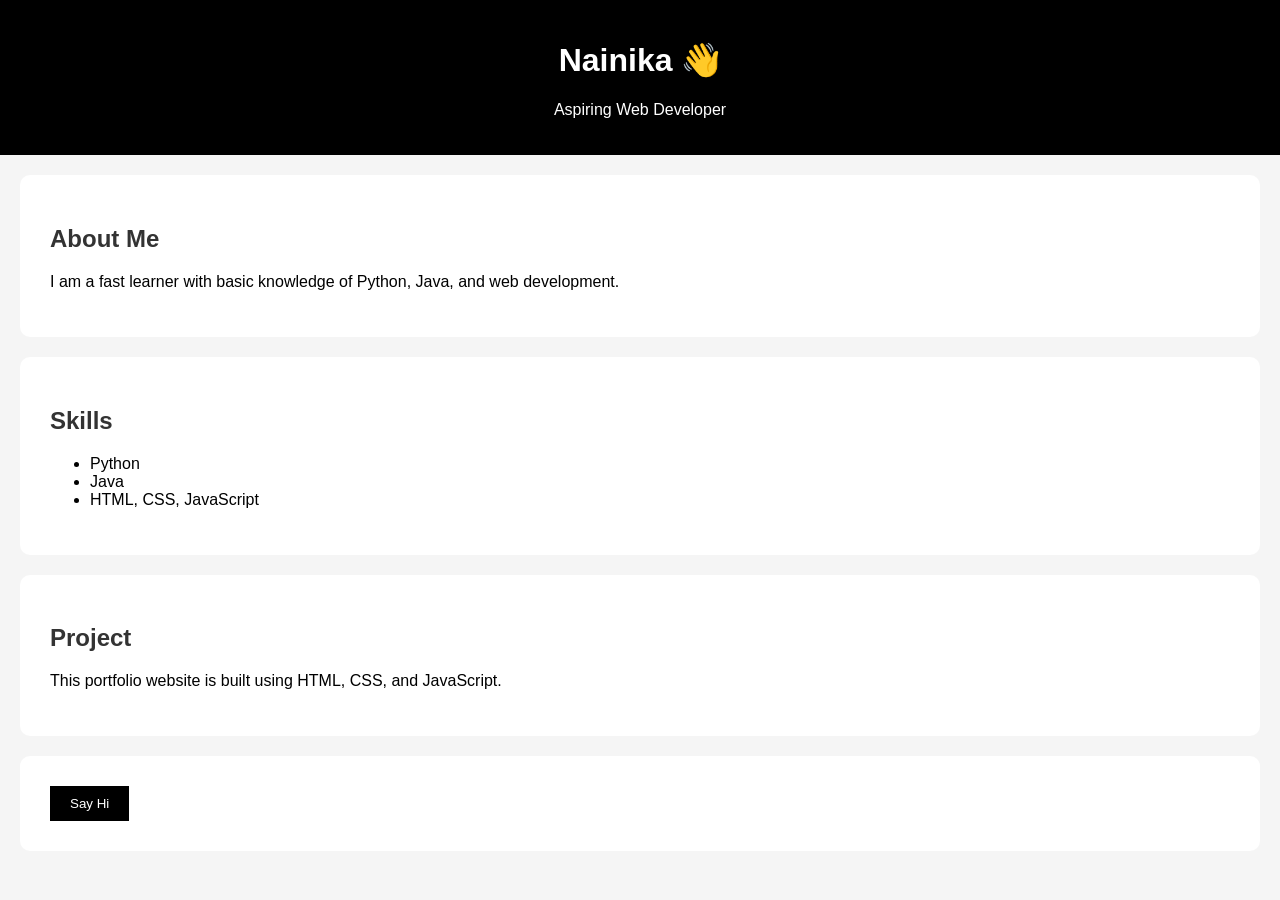
==== index.html @ 6282f18a "Add files via upload" ====
<!DOCTYPE html>
<html>
<head>
    <title>Nainika's Portfolio</title>
    <link rel="stylesheet" href="style.css">
</head>

<body>

<header>
    <h1>Nainika 👋</h1>
    <p>Aspiring Web Developer</p>
</header>

<section>
    <h2>About Me</h2>
    <p>I am a fast learner with basic knowledge of Python, Java, and web development.</p>
</section>

<section>
    <h2>Skills</h2>
    <ul>
        <li>Python</li>
        <li>Java</li>
        <li>HTML, CSS, JavaScript</li>
    </ul>
</section>

<section>
    <h2>Project</h2>
    <p>This portfolio website is built using HTML, CSS, and JavaScript.</p>
</section>

<section>
    <button onclick="sayHello()">Say Hi</button>
</section>

</body>
</html>
---- style.css ----
body {
    margin: 0;
    font-family: Arial, sans-serif;
    background-color: #f5f5f5;
}

header {
    background-color: black;
    color: white;
    padding: 20px;
    text-align: center;
}

section {
    padding: 30px;
    margin: 20px;
    background-color: white;
    border-radius: 10px;
}

h2 {
    color: #333;
}

button {
    padding: 10px 20px;
    background-color: black;
    color: white;
    border: none;
    cursor: pointer;
}
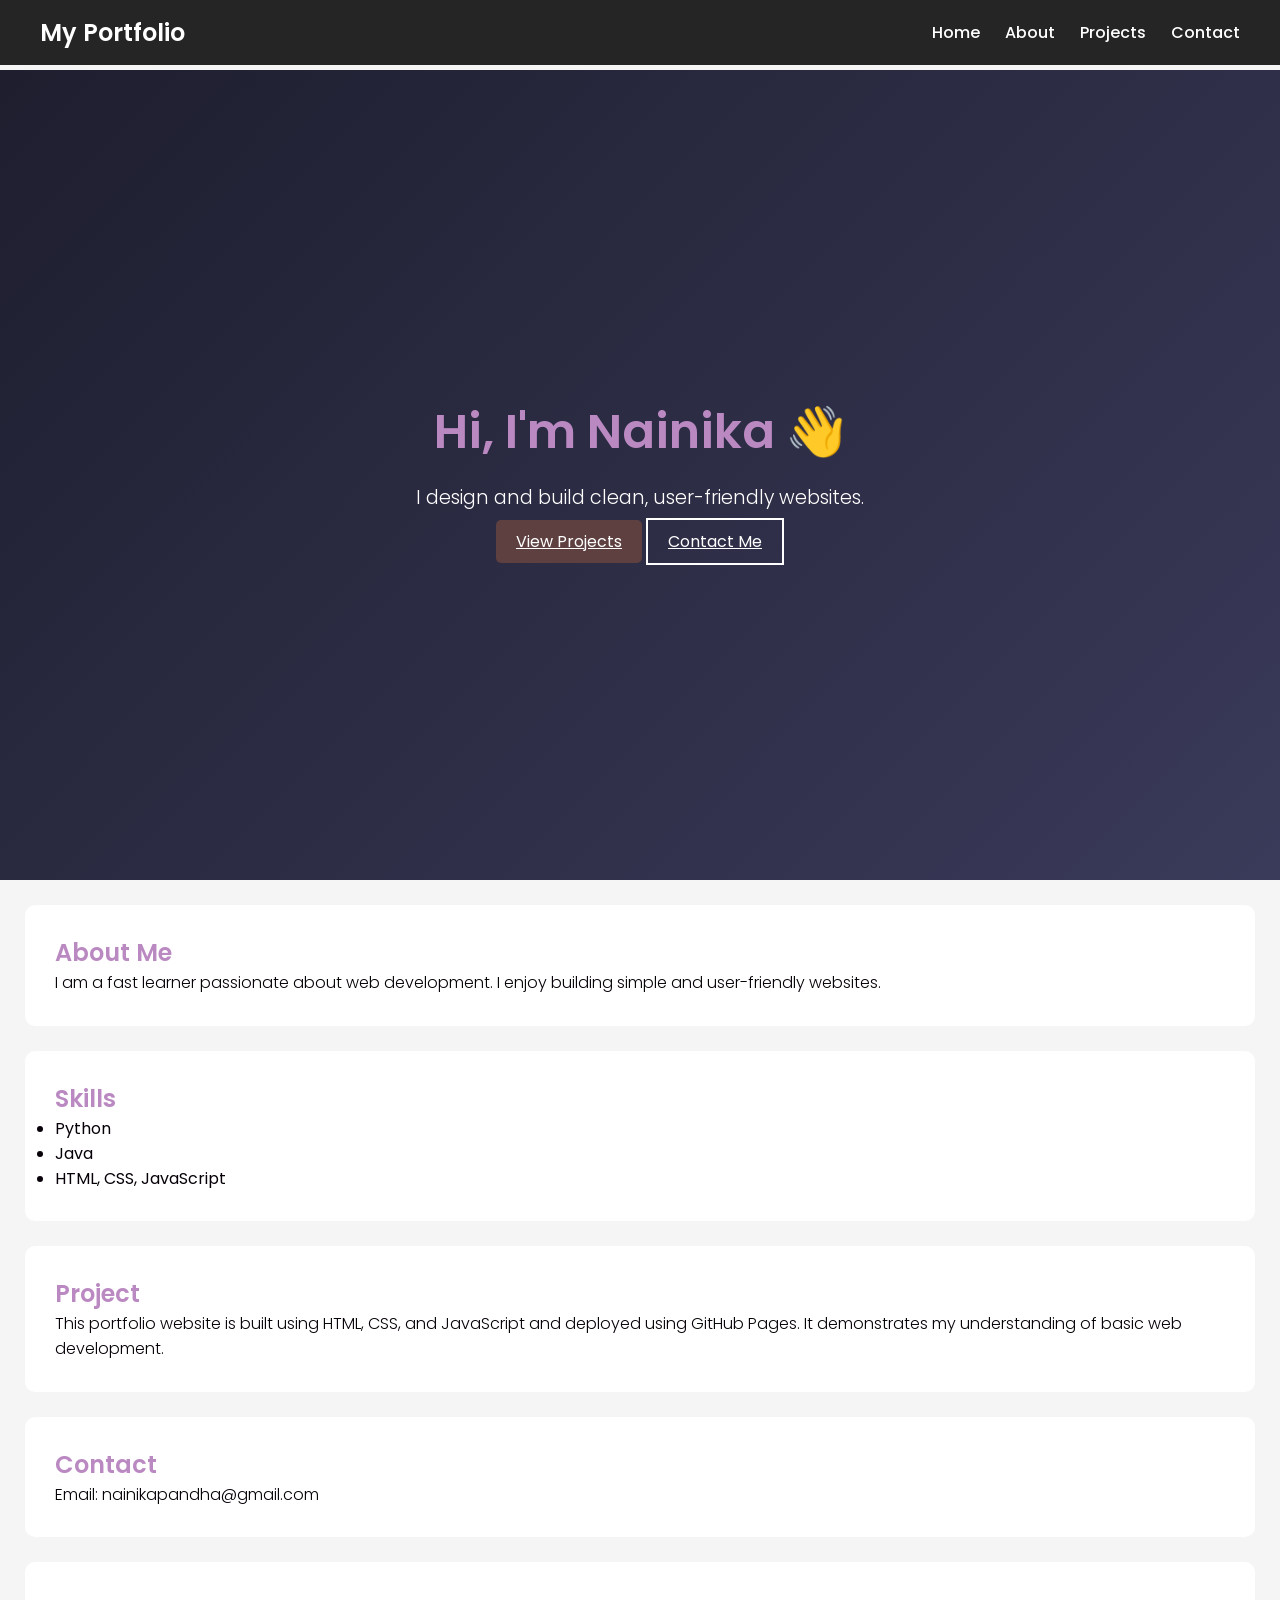
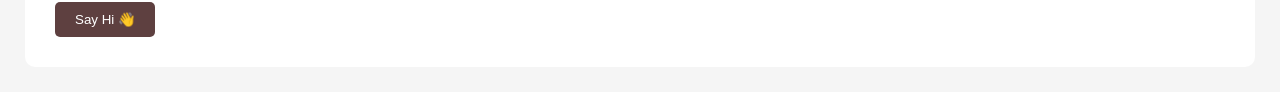
==== commit 67f7b071: "Update index.html" ====
--- a/index.html
+++ b/index.html
@@ -3,21 +3,38 @@
 <head>
     <title>Nainika's Portfolio</title>
     <link rel="stylesheet" href="style.css">
+    <link href="https://fonts.googleapis.com/css2?family=Poppins:wght@300;500;700&display=swap" rel="stylesheet">
 </head>
 
 <body>
+<nav>
+  <h2 class="logo">My Portfolio</h2>
+  <div>
+    <a href="index.html">Home</a>
+    <a href="about.html">About</a>
+    <a href="projects.html">Projects</a>
+    <a href="contact.html">Contact</a>
+  </div>
+</nav>
 
-<header>
-    <h1>Nainika 👋</h1>
-    <p>Aspiring Web Developer</p>
+<header class="hero">
+  <div class="hero-content">
+    <h1>Hi, I'm Nainika 👋</h1>
+    <p>I design and build clean, user-friendly websites.</p>
+
+    <div class="buttons">
+      <a href="projects.html" class="btn">View Projects</a>
+      <a href="contact.html" class="btn-outline">Contact Me</a>
+    </div>
+  </div>
 </header>
 
-<section>
+<section id="about">
     <h2>About Me</h2>
-    <p>I am a fast learner with basic knowledge of Python, Java, and web development.</p>
+    <p>I am a fast learner passionate about web development. I enjoy building simple and user-friendly websites.</p>
 </section>
 
-<section>
+<section id="Skills">
     <h2>Skills</h2>
     <ul>
         <li>Python</li>
@@ -26,14 +43,22 @@
     </ul>
 </section>
 
-<section>
+<section id="Project">
     <h2>Project</h2>
-    <p>This portfolio website is built using HTML, CSS, and JavaScript.</p>
+    <p>This portfolio website is built using HTML, CSS, and JavaScript and deployed using GitHub Pages. It demonstrates my understanding of basic web development.</p>
+</section>
+
+<section id="Contact">
+    <h2>Contact</h2>
+    <p>Email: nainikapandha@gmail.com</p>
 </section>
 
 <section>
-    <button onclick="sayHello()">Say Hi</button>
+    <p id="message"></p>
+    <button onclick="sayHello()">Say Hi 👋</button>
 </section>
 
+<script src="script.js"></script>
+
 </body>
-</html>+</html>
--- a/style.css
+++ b/style.css
@@ -1,31 +1,167 @@
-body {
-    margin: 0;
-    font-family: Arial, sans-serif;
-    background-color: #f5f5f5;
+/* Google Font */
+@import url('https://fonts.googleapis.com/css2?family=Poppins:wght@300;400;600;700&display=swap');
+
+/* Reset */
+* {
+  margin: 0;
+  padding: 0;
+  box-sizing: border-box;
 }
 
-header {
-    background-color: black;
-    color: white;
-    padding: 20px;
-    text-align: center;
+/* Smooth scroll */
+html {
+  scroll-behavior: smooth;
 }
 
-section {
-    padding: 30px;
-    margin: 20px;
-    background-color: white;
-    border-radius: 10px;
+/* Body */
+body {
+  font-family: 'Poppins', sans-serif;
+  background-color: #f5f5f5;
+  color: hwb(293 0% 97%);
+  margin-top: 70px;
+  animation: fadeIn 1s ease-in;
 }
 
-h2 {
-    color: #333;
+/* Navbar */
+nav {
+  position: fixed;
+  top: 0;
+  width: 100%;
+  background: rgba(0, 0, 0, 0.85);
+  backdrop-filter: blur(10px);
+  display: flex;
+  justify-content: space-between;
+  align-items: center;
+  padding: 15px 40px;
+  z-index: 1000;
 }
 
-button {
-    padding: 10px 20px;
-    background-color: black;
-    color: white;
-    border: none;
-    cursor: pointer;
-}+nav h2 {
+  color: white;
+}
+
+nav div {
+  display: flex;
+  gap: 25px;
+}
+
+nav a {
+  color: white;
+  text-decoration: none;
+  font-weight: 500;
+  transition: 0.3s;
+}
+
+nav a:hover {
+  color: hwb(0 20% 70%);
+}
+
+/* Hero */
+.hero {
+  height: 90vh;
+  display: flex;
+  align-items: center;
+  justify-content: center;
+  background: linear-gradient(135deg, #1e1e2f, #3a3a5a);
+  color: white;
+  text-align: center;
+  padding: 20px;
+}
+
+.hero h1 {
+  font-size: 3rem;
+}
+
+.hero p {
+  margin: 15px 0;
+  font-size: 1.2rem;
+}
+
+/* Buttons */
+button, .btn {
+  margin-top: 10px;
+  border-radius: 5px;
+  padding: 10px 20px;
+  border: none;
+  cursor: pointer;
+  background: hsl(0, 19%, 31%);
+  color: white;
+}
+
+.btn-outline {
+  border: 2px solid white;
+  background: transparent;
+  color: white;
+  padding: 10px 20px;
+}
+
+button:hover, .btn:hover {
+  background: hsla(0, 100%, 65%, 0.505);
+}
+
+/* Sections */
+section {
+  padding: 30px;
+  margin: 25px;
+  background-color: white;
+  border-radius: 10px;
+  transition: transform 0.3s ease;
+}
+
+section:hover {
+  transform: scale(1.02);
+}
+
+/* Headings */
+h1, h2, h3 {
+  font-weight: 600;
+  color: hsl(292, 32%, 65%);
+}
+
+/* Text */
+p {
+  font-weight: 300;
+  line-height: 1.6;
+}
+
+/* Cards */
+.card, .project-card {
+  background: #f9f9f9;
+  padding: 20px;
+  margin: 15px 0;
+  border-radius: 10px;
+  transition: transform 0.3s ease;
+}
+
+.card:hover, .project-card:hover {
+  transform: translateY(-10px);
+}
+
+/* Projects section */
+.projects {
+  padding: 50px;
+}
+
+/* Animation */
+@keyframes fadeIn {
+  from { opacity: 0; }
+  to { opacity: 1; }
+}
+
+/* Mobile */
+@media (max-width: 600px) {
+  nav {
+    flex-direction: column;
+    align-items: center;
+  }
+
+  nav div {
+    flex-direction: column;
+    gap: 10px;
+    margin-top: 10px;
+  }
+
+  section {
+    margin: 15px;
+  }
+}
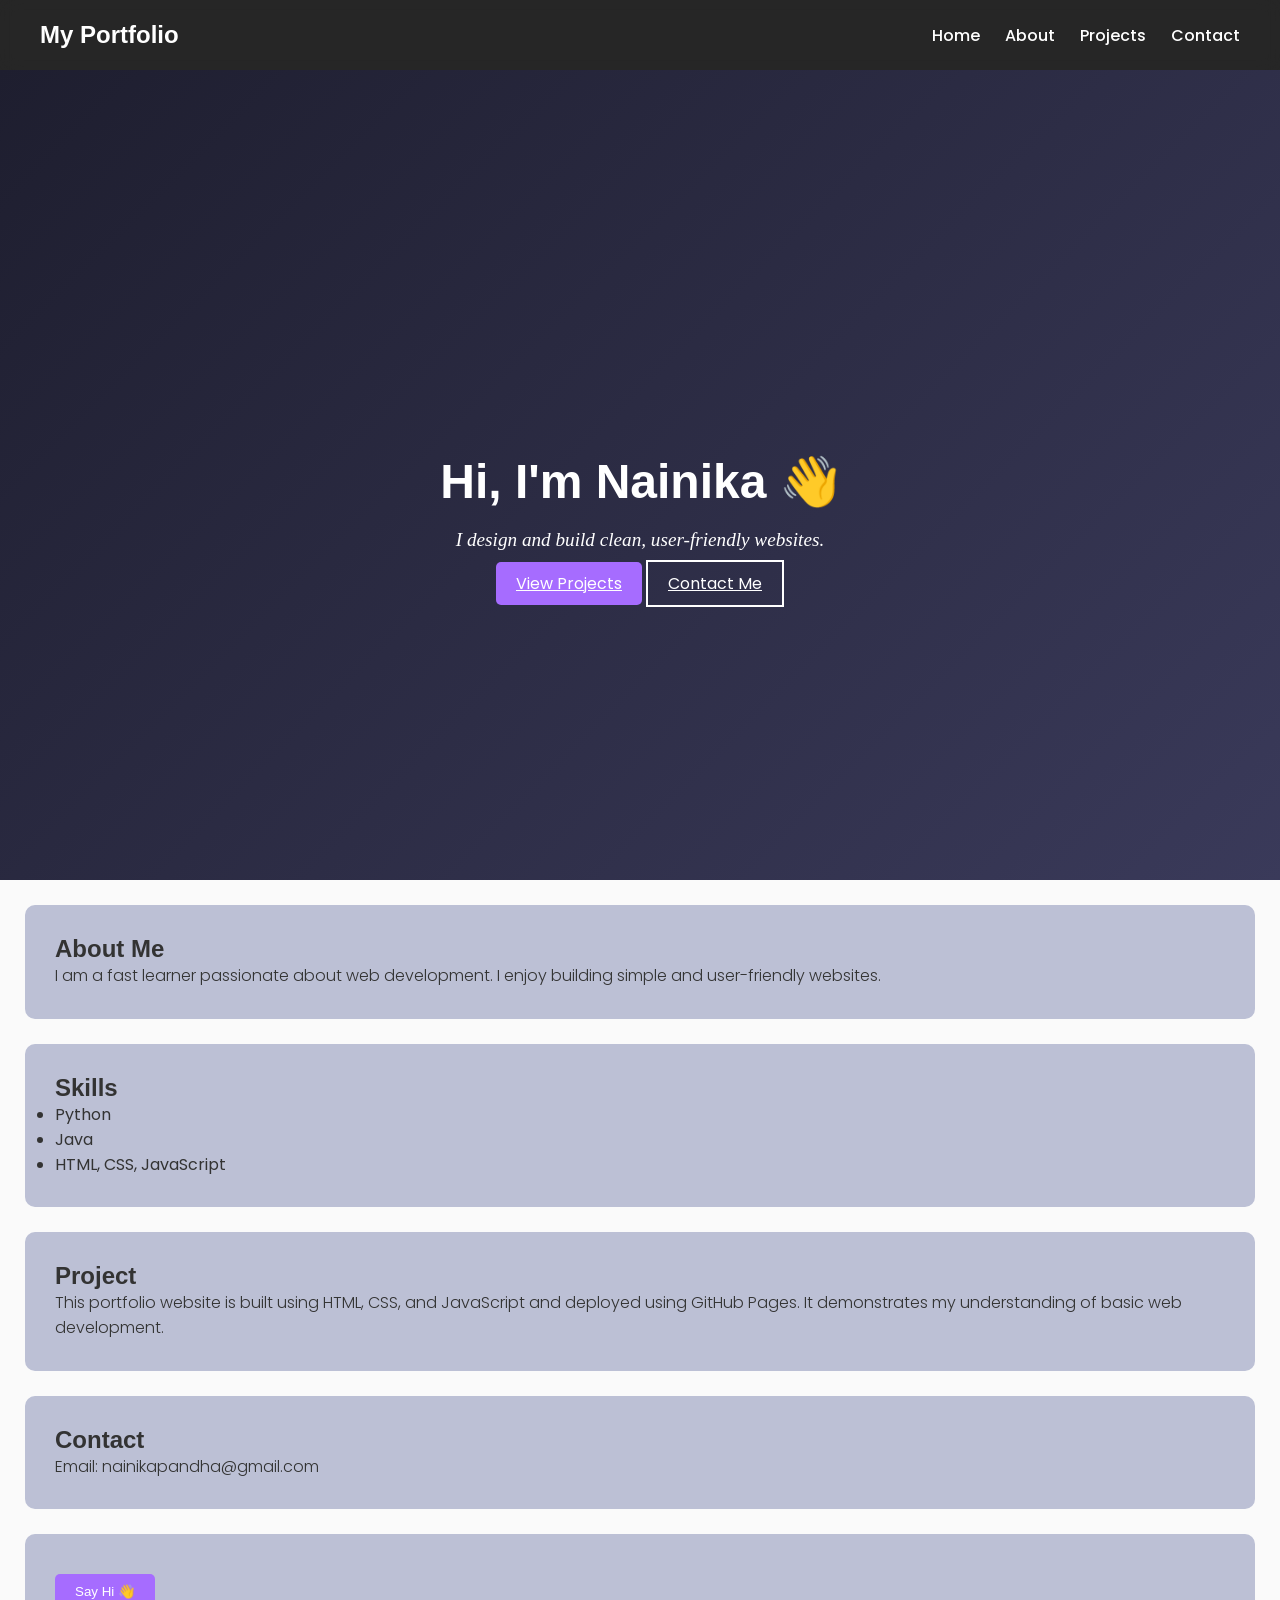
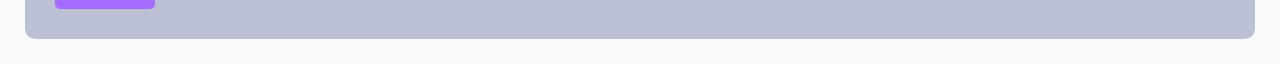
==== commit 4902d77d: "Update index.html" ====
--- a/index.html
+++ b/index.html
@@ -4,6 +4,7 @@
     <title>Nainika's Portfolio</title>
     <link rel="stylesheet" href="style.css">
     <link href="https://fonts.googleapis.com/css2?family=Poppins:wght@300;500;700&display=swap" rel="stylesheet">
+    <meta name="viewport" content="width=device-width, initial-scale=1.0">
 </head>
 
 <body>
@@ -20,7 +21,7 @@
 <header class="hero">
   <div class="hero-content">
     <h1>Hi, I'm Nainika 👋</h1>
-    <p>I design and build clean, user-friendly websites.</p>
+    <p class="tagline">I design and build clean, user-friendly websites.</p>
 
     <div class="buttons">
       <a href="projects.html" class="btn">View Projects</a>
--- a/style.css
+++ b/style.css
@@ -16,8 +16,8 @@
 /* Body */
 body {
   font-family: 'Poppins', sans-serif;
-  background-color: #f5f5f5;
-  color: hwb(293 0% 97%);
+  background-color: lab(98.27% 0.01 -0.01 / 0.902);
+  color: #333; /* FIXED readability */
   margin-top: 70px;
   animation: fadeIn 1s ease-in;
 }
@@ -34,6 +34,8 @@
   align-items: center;
   padding: 15px 40px;
   z-index: 1000;
+
+  min-height: 70px; /* 👈 add this */
 }
 
 nav h2 {
@@ -53,7 +55,7 @@
 }
 
 nav a:hover {
-  color: hwb(0 20% 70%);
+  color: #d6a8ff; /* smoother purple */
 }
 
 /* Hero */
@@ -65,7 +67,8 @@
   background: linear-gradient(135deg, #1e1e2f, #3a3a5a);
   color: white;
   text-align: center;
-  padding: 20px;
+
+  padding: 120px 20px 20px; /* 👈 THIS LINE FIXES IT */
 }
 
 .hero h1 {
@@ -84,8 +87,9 @@
   padding: 10px 20px;
   border: none;
   cursor: pointer;
-  background: hsl(0, 19%, 31%);
-  color: white;
+  background: #a66cff; /* nicer purple */
+  color: white;
+  transition: 0.3s;
 }
 
 .btn-outline {
@@ -96,14 +100,14 @@
 }
 
 button:hover, .btn:hover {
-  background: hsla(0, 100%, 65%, 0.505);
+  background: lab(63.26% 12.52 -17.35);
 }
 
 /* Sections */
 section {
   padding: 30px;
   margin: 25px;
-  background-color: white;
+  background-color: oklab(81.124% 0.00371 -0.02964);
   border-radius: 10px;
   transition: transform 0.3s ease;
 }
@@ -113,15 +117,26 @@
 }
 
 /* Headings */
-h1, h2, h3 {
+/* Section headings only */
+.about h2,
+.skills h2,
+.projects h2,
+.contact h2 {
   font-weight: 600;
-  color: hsl(292, 32%, 65%);
+  color: oklch(30.928% 0.05335 304.049);
 }
 
 /* Text */
 p {
   font-weight: 300;
   line-height: 1.6;
+}
+
+/* Hero tagline font change */
+.tagline {
+  font-family: 'Playfair Display', serif;
+  font-size: 1.3rem;
+  font-style: italic;
 }
 
 /* Cards */
@@ -150,18 +165,53 @@
 
 /* Mobile */
 @media (max-width: 600px) {
+
   nav {
     flex-direction: column;
     align-items: center;
+    padding: 12px 15px;
   }
 
   nav div {
     flex-direction: column;
-    gap: 10px;
-    margin-top: 10px;
+    gap: 8px;
+    margin-top: 8px;
+  }
+
+  nav a {
+    font-size: 14px;
+  }
+
+  .hero {
+    height: auto;
+    padding: 60px 15px 30px;
+  }
+
+  .hero h1 {
+    font-size: 1.8rem;
+    line-height: 1.3;
+  }
+
+  .hero p {
+    font-size: 0.95rem;
   }
 
   section {
-    margin: 15px;
-  }
-}
+    margin: 12px;
+    padding: 18px;
+  }
+
+  .projects {
+    padding: 20px 10px;
+  }
+
+  .card, .project-card {
+    padding: 15px;
+  }
+
+  button, .btn {
+    width: 100%;
+    font-size: 14px;
+    padding: 10px;
+  }
+}
